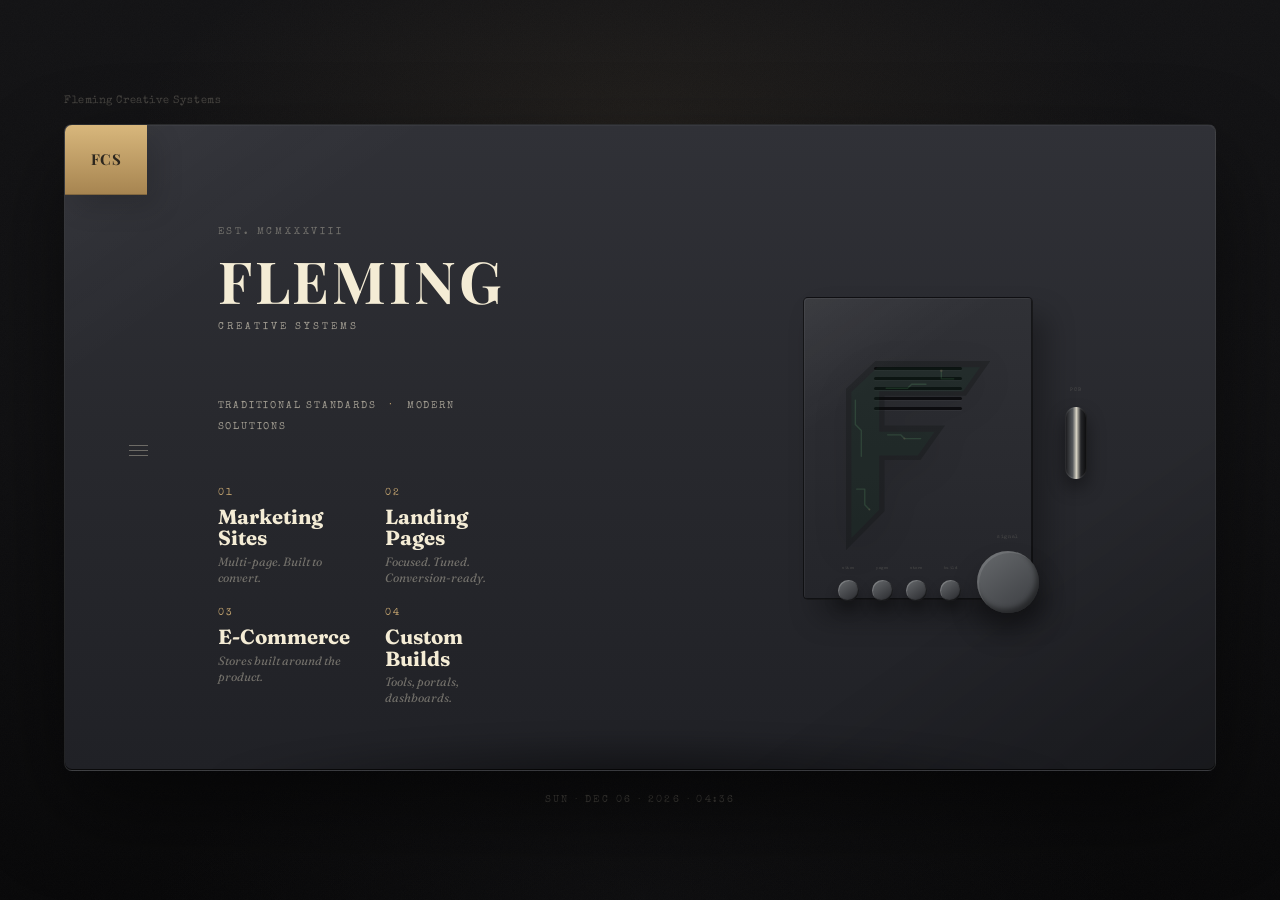
==== fleming-webpages_panel-concept.html @ b0430bdf "Add mobile-friendly panel concept page" ====
<!DOCTYPE html>
<html lang="en">
<head>
<meta charset="UTF-8">
<meta name="viewport" content="width=device-width, initial-scale=1.0">
<title>Fleming Creative Systems - Panel Concept</title>
<link rel="preconnect" href="https://fonts.googleapis.com">
<link rel="preconnect" href="https://fonts.gstatic.com" crossorigin>
<link href="https://fonts.googleapis.com/css2?family=Fraunces:ital,opsz,wght@0,9..144,300;0,9..144,500;0,9..144,700;1,9..144,300;1,9..144,400&family=Playfair+Display:wght@500;600;700&family=Special+Elite&display=swap" rel="stylesheet">
<style>
  :root {
    --bg: #101012;
    --bg-deep: #080809;
    --panel: #28292e;
    --panel-low: #202126;
    --panel-high: #303137;
    --ink: #f4ecd5;
    --muted: rgba(244, 236, 213, 0.45);
    --faint: rgba(244, 236, 213, 0.16);
    --gold: #c9a872;
    --gold-hot: #d8b77c;
    --green: #4fb169;
  }

  * { box-sizing: border-box; }

  html,
  body {
    margin: 0;
    min-height: 100%;
    overflow-x: hidden;
  }

  body {
    min-height: 100svh;
    display: grid;
    place-items: center;
    padding: clamp(28px, 5vw, 76px);
    color: var(--ink);
    font-family: 'Fraunces', Georgia, serif;
    background:
      radial-gradient(ellipse 54% 28% at 50% 100%, rgba(47, 47, 52, 0.16), transparent 70%),
      radial-gradient(ellipse 64% 38% at 50% 14%, rgba(201, 168, 114, 0.08), transparent 62%),
      linear-gradient(180deg, #131315 0%, var(--bg) 48%, var(--bg-deep) 100%);
  }

  body::before {
    content: '';
    position: fixed;
    inset: 0;
    pointer-events: none;
    opacity: 0.33;
    background-image: url("data:image/svg+xml,%3Csvg xmlns='http://www.w3.org/2000/svg' width='180' height='180'%3E%3Cfilter id='n'%3E%3CfeTurbulence type='fractalNoise' baseFrequency='1.1' numOctaves='2' stitchTiles='stitch'/%3E%3CfeColorMatrix values='0 0 0 0 1 0 0 0 0 .94 0 0 0 0 .82 0 0 0 .06 0'/%3E%3C/filter%3E%3Crect width='100%25' height='100%25' filter='url(%23n)'/%3E%3C/svg%3E");
  }

  .machine-wrap {
    width: min(100%, 1220px);
  }

  .kicker {
    margin: 0 0 18px;
    font: 11px/1 'Special Elite', monospace;
    letter-spacing: 0.05em;
    color: rgba(244, 236, 213, 0.22);
  }

  .machine {
    position: relative;
    min-height: min(58vw, 560px);
    border-radius: 8px;
    background:
      linear-gradient(145deg, rgba(255, 255, 255, 0.035), transparent 18%, transparent 76%, rgba(0, 0, 0, 0.26)),
      linear-gradient(180deg, var(--panel-high), var(--panel) 46%, var(--panel-low));
    box-shadow:
      inset 0 1px 0 rgba(255, 255, 255, 0.04),
      inset 0 -1px 0 rgba(0, 0, 0, 0.7),
      0 38px 90px rgba(0, 0, 0, 0.48);
    border: 1px solid rgba(244, 236, 213, 0.045);
    overflow: hidden;
    display: grid;
    grid-template-columns: minmax(280px, 0.9fr) minmax(380px, 1.1fr);
    align-items: center;
    gap: clamp(26px, 5vw, 82px);
    padding: clamp(70px, 8vw, 112px) clamp(58px, 7vw, 100px) clamp(48px, 5vw, 76px);
  }

  .machine::after {
    content: '';
    position: absolute;
    left: 12%;
    right: 12%;
    bottom: -60px;
    height: 100px;
    border-radius: 999px;
    background: radial-gradient(ellipse at center, rgba(0, 0, 0, 0.46), transparent 70%);
    filter: blur(8px);
    pointer-events: none;
  }

  .brand-tab {
    position: absolute;
    top: 0;
    left: 0;
    width: 82px;
    height: 70px;
    display: grid;
    place-items: center;
    background: linear-gradient(180deg, var(--gold-hot), #a68450);
    color: rgba(12, 12, 13, 0.82);
    font: 700 15px/1 'Playfair Display', serif;
    letter-spacing: 0.04em;
    box-shadow: inset 0 -1px 0 rgba(0, 0, 0, 0.22), 10px 12px 28px rgba(0, 0, 0, 0.14);
  }

  .menu-mark {
    position: absolute;
    left: clamp(44px, 5vw, 72px);
    top: 50%;
    width: 19px;
    height: 12px;
    transform: translateY(-50%);
    opacity: 0.34;
  }

  .menu-mark span {
    display: block;
    height: 1px;
    margin: 4px 0;
    background: var(--ink);
  }

  .intro {
    justify-self: center;
    width: min(100%, 330px);
    padding-left: 24px;
  }

  .mark {
    margin-bottom: clamp(34px, 6vw, 62px);
    text-align: left;
  }

  .mark .est {
    margin-bottom: 16px;
    font: 10px/1 'Special Elite', monospace;
    letter-spacing: 0.28em;
    text-transform: uppercase;
    color: rgba(244, 236, 213, 0.34);
  }

  .mark .name {
    font: 700 clamp(34px, 4.6vw, 58px)/0.95 'Playfair Display', serif;
    letter-spacing: 0.05em;
    text-transform: uppercase;
    color: var(--ink);
  }

  .mark .sub {
    margin-top: 12px;
    font: 10px/1.4 'Special Elite', monospace;
    letter-spacing: 0.3em;
    text-transform: uppercase;
    color: rgba(244, 236, 213, 0.58);
  }

  .slogan {
    margin: 0 0 52px;
    font: 10px/1.8 'Special Elite', monospace;
    letter-spacing: 0.18em;
    text-transform: uppercase;
    color: rgba(244, 236, 213, 0.58);
  }

  .slogan .dot {
    color: var(--gold);
    font-size: 1.2em;
    padding: 0 8px;
  }

  .services {
    display: grid;
    grid-template-columns: repeat(2, minmax(0, 1fr));
    gap: 22px 28px;
  }

  .service-num {
    margin-bottom: 8px;
    font: 10px/1 'Special Elite', monospace;
    letter-spacing: 0.24em;
    color: var(--gold);
  }

  .service-name {
    margin: 0 0 5px;
    font-size: clamp(17px, 1.6vw, 22px);
    line-height: 1.05;
    font-weight: 700;
  }

  .service-desc {
    margin: 0;
    font-size: 12px;
    line-height: 1.35;
    font-style: italic;
    color: rgba(244, 236, 213, 0.38);
  }

  .hardware {
    position: relative;
    justify-self: center;
    width: min(100%, 470px);
    min-height: 360px;
  }

  .f-module {
    position: absolute;
    top: 10px;
    right: 78px;
    width: clamp(170px, 18vw, 245px);
    aspect-ratio: 0.76;
    display: grid;
    place-items: center;
    border-radius: 5px;
    background:
      linear-gradient(145deg, rgba(255, 255, 255, 0.055), transparent 30%),
      linear-gradient(180deg, #303136, #24252a);
    border: 1px solid rgba(0, 0, 0, 0.58);
    box-shadow:
      inset 1px 1px 0 rgba(255, 255, 255, 0.05),
      inset -1px -1px 0 rgba(0, 0, 0, 0.54),
      14px 18px 28px rgba(0, 0, 0, 0.28);
  }

  .vent {
    position: absolute;
    top: 62px;
    width: 88px;
  }

  .vent span {
    display: block;
    height: 3px;
    margin: 7px 0;
    border-radius: 99px;
    background: rgba(2, 2, 3, 0.72);
    box-shadow: 0 1px 0 rgba(255, 255, 255, 0.04);
  }

  .f-chip {
    position: absolute;
    inset: 46px 42px 32px;
    opacity: 0.34;
  }

  .f-chip svg {
    width: 100%;
    height: 100%;
    filter: drop-shadow(0 10px 18px rgba(0, 0, 0, 0.35));
  }

  .f-chip .f-body { fill: rgba(8, 11, 9, 0.74); }
  .f-chip .f-board { fill: rgba(18, 71, 43, 0.42); }
  .f-chip .trace {
    fill: none;
    stroke: rgba(106, 205, 124, 0.46);
    stroke-width: 0.18;
    stroke-linecap: round;
    stroke-linejoin: round;
  }
  .f-chip .node { fill: rgba(201, 168, 114, 0.45); }

  .side-pill {
    position: absolute;
    top: 120px;
    right: 24px;
    width: 22px;
    height: 72px;
    border-radius: 999px;
    background: linear-gradient(90deg, #151518, #55585b 35%, #d6d2c3 52%, #242528 72%, #09090a);
    box-shadow: inset 0 0 0 1px rgba(255, 255, 255, 0.08), 0 9px 18px rgba(0, 0, 0, 0.42);
  }

  .side-pill::before {
    content: 'PCB';
    position: absolute;
    left: 50%;
    top: -20px;
    transform: translateX(-50%);
    font: 5px/1 'Special Elite', monospace;
    letter-spacing: 0.14em;
    color: rgba(244, 236, 213, 0.18);
  }

  .controls {
    position: absolute;
    right: 72px;
    bottom: 34px;
    display: flex;
    align-items: flex-end;
    gap: 16px;
  }

  .control-dots {
    display: flex;
    gap: 13px;
    padding-bottom: 12px;
  }

  .dot-control {
    position: relative;
    width: 21px;
    height: 21px;
    border-radius: 50%;
    background: linear-gradient(145deg, #686b6e, #27282c);
    box-shadow: inset 1px 1px 0 rgba(255, 255, 255, 0.18), inset -1px -1px 1px rgba(0, 0, 0, 0.6), 0 9px 14px rgba(0, 0, 0, 0.32);
  }

  .dot-control::before {
    content: attr(data-label);
    position: absolute;
    left: 50%;
    bottom: 31px;
    transform: translateX(-50%);
    font: 4px/1 'Special Elite', monospace;
    letter-spacing: 0.12em;
    color: rgba(244, 236, 213, 0.18);
    white-space: nowrap;
  }

  .knob {
    position: relative;
    width: 62px;
    height: 62px;
    border-radius: 50%;
    background: linear-gradient(145deg, #676a6d, #3a3c40);
    box-shadow: inset 2px 2px 0 rgba(255, 255, 255, 0.1), inset -3px -4px 5px rgba(0, 0, 0, 0.42), 0 18px 26px rgba(0, 0, 0, 0.36);
  }

  .knob::before {
    content: 'signal';
    position: absolute;
    left: 50%;
    bottom: 74px;
    transform: translateX(-50%);
    font: 5px/1 'Special Elite', monospace;
    letter-spacing: 0.12em;
    color: rgba(244, 236, 213, 0.18);
  }

  footer {
    margin-top: 24px;
    text-align: center;
    font: 10px/1 'Special Elite', monospace;
    letter-spacing: 0.24em;
    text-transform: uppercase;
    color: rgba(244, 236, 213, 0.22);
  }

  @media (max-width: 900px) {
    body {
      place-items: stretch;
      padding: 18px;
    }

    .machine-wrap {
      width: 100%;
    }

    .kicker {
      display: none;
    }

    .machine {
      min-height: calc(100svh - 70px);
      grid-template-columns: 1fr;
      gap: 28px;
      padding: 68px 22px 28px;
    }

    .brand-tab {
      width: 58px;
      height: 46px;
      font-size: 11px;
    }

    .menu-mark {
      display: none;
    }

    .intro {
      width: min(100%, 390px);
      padding-left: 0;
      justify-self: center;
      text-align: center;
    }

    .mark {
      margin-bottom: 24px;
      text-align: center;
    }

    .mark .est {
      margin-bottom: 13px;
      font-size: 9px;
      letter-spacing: 0.24em;
    }

    .mark .name {
      font-size: clamp(29px, 8vw, 40px);
      letter-spacing: 0.16em;
      padding-left: 0.16em;
    }

    .mark .sub {
      font-size: 9px;
      letter-spacing: 0.26em;
      padding-left: 0.26em;
    }

    .slogan {
      margin-bottom: 28px;
      font-size: 10px;
      letter-spacing: 0.14em;
    }

    .slogan .dot {
      display: block;
      padding: 2px 0;
    }

    .hardware {
      order: 2;
      width: min(100%, 360px);
      min-height: 265px;
      margin: 0 auto;
    }

    .intro {
      order: 1;
    }

    .f-module {
      top: 0;
      right: 50%;
      transform: translateX(50%);
      width: min(58vw, 190px);
    }

    .vent {
      top: 42px;
      width: 64px;
    }

    .vent span {
      height: 2px;
      margin: 5px 0;
    }

    .f-chip {
      inset: 36px 32px 26px;
    }

    .side-pill {
      top: 62px;
      right: 24px;
      width: 18px;
      height: 58px;
    }

    .controls {
      left: 50%;
      right: auto;
      bottom: 0;
      transform: translateX(-50%);
      gap: 12px;
    }

    .control-dots {
      gap: 9px;
      padding-bottom: 8px;
    }

    .dot-control {
      width: 16px;
      height: 16px;
    }

    .dot-control::before,
    .knob::before,
    .side-pill::before {
      display: none;
    }

    .knob {
      width: 42px;
      height: 42px;
    }

    .services {
      grid-template-columns: 1fr 1fr;
      gap: 20px 14px;
      margin-top: 4px;
    }

    .service-name {
      font-size: clamp(16px, 5vw, 20px);
    }

    .service-desc {
      font-size: 11px;
    }

    footer {
      margin-top: 16px;
      font-size: 9px;
      letter-spacing: 0.16em;
      line-height: 1.5;
    }
  }

  @media (max-width: 430px) {
    body {
      padding: 10px;
    }

    .machine {
      border-radius: 7px;
      padding: 58px 16px 24px;
    }

    .mark .name {
      font-size: clamp(26px, 7.7vw, 34px);
    }

    .services {
      gap: 18px 10px;
    }

    .service-num {
      font-size: 9px;
    }

    .service-name {
      font-size: clamp(15px, 4.8vw, 18px);
    }
  }
</style>
</head>
<body>
  <div class="machine-wrap">
    <p class="kicker">Fleming Creative Systems</p>
    <section class="machine" aria-label="Fleming Creative Systems panel concept">
      <div class="brand-tab">FCS</div>
      <div class="menu-mark" aria-hidden="true"><span></span><span></span><span></span></div>

      <div class="intro">
        <div class="mark">
          <div class="est">Est. MCMXXXVIII</div>
          <div class="name">Fleming</div>
          <div class="sub">Creative Systems</div>
        </div>

        <p class="slogan">Traditional Standards <span class="dot">·</span> Modern Solutions</p>

        <div class="services" aria-label="Services">
          <div class="service">
            <div class="service-num">01</div>
            <h2 class="service-name">Marketing Sites</h2>
            <p class="service-desc">Multi-page. Built to convert.</p>
          </div>
          <div class="service">
            <div class="service-num">02</div>
            <h2 class="service-name">Landing Pages</h2>
            <p class="service-desc">Focused. Tuned. Conversion-ready.</p>
          </div>
          <div class="service">
            <div class="service-num">03</div>
            <h2 class="service-name">E-Commerce</h2>
            <p class="service-desc">Stores built around the product.</p>
          </div>
          <div class="service">
            <div class="service-num">04</div>
            <h2 class="service-name">Custom Builds</h2>
            <p class="service-desc">Tools, portals, dashboards.</p>
          </div>
        </div>
      </div>

      <div class="hardware" aria-hidden="true">
        <div class="f-module">
          <div class="vent"><span></span><span></span><span></span><span></span><span></span></div>
          <div class="f-chip">
            <svg viewBox="0 0 19.24 25.21" xmlns="http://www.w3.org/2000/svg">
              <path class="f-body" d="M0,3.7v21.51l5.14-5.2v-6.8h4.79l3.26-4.62H5.14v-3.97s10.84,0,10.84,0l3.26-4.62H3.92L0,3.7Z"/>
              <path class="f-board" d="M.72 4.13 4.21.84h13.64l-2.24 3.18H4.42v5.41h7.38l-2.24 3.18H4.42v7.22L.72 23.58V4.13Z"/>
              <path class="trace" d="M5.35,3.64h2.85l.55-.54h1.9M12.7,1.3v1.08h1.65M1.25,5.22v3.25l.79.79v3.44M5.55,9.84h1.73l.5.5h2.16M1.42,17.07h1.08v2.1l.62.63"/>
              <circle class="node" cx="12.7" cy="1.3" r=".18"/>
              <circle class="node" cx="7.78" cy="10.34" r=".14"/>
              <circle class="node" cx="3.12" cy="19.8" r=".14"/>
            </svg>
          </div>
        </div>
        <div class="side-pill"></div>
        <div class="controls">
          <div class="control-dots">
            <div class="dot-control" data-label="sites"></div>
            <div class="dot-control" data-label="pages"></div>
            <div class="dot-control" data-label="store"></div>
            <div class="dot-control" data-label="build"></div>
          </div>
          <div class="knob"></div>
        </div>
      </div>
    </section>
    <footer id="dateStamp"></footer>
  </div>

<script>
  (function() {
    const el = document.getElementById('dateStamp');
    if (!el) return;
    function pad(n) { return String(n).padStart(2, '0'); }
    function update() {
      const now = new Date();
      const months = ['JAN','FEB','MAR','APR','MAY','JUN','JUL','AUG','SEP','OCT','NOV','DEC'];
      const days = ['SUN','MON','TUE','WED','THU','FRI','SAT'];
      el.textContent = `${days[now.getDay()]} · ${months[now.getMonth()]} ${pad(now.getDate())} · ${now.getFullYear()} · ${pad(now.getHours())}:${pad(now.getMinutes())}`;
    }
    update();
    setInterval(update, 60000);
  })();
</script>
</body>
</html>
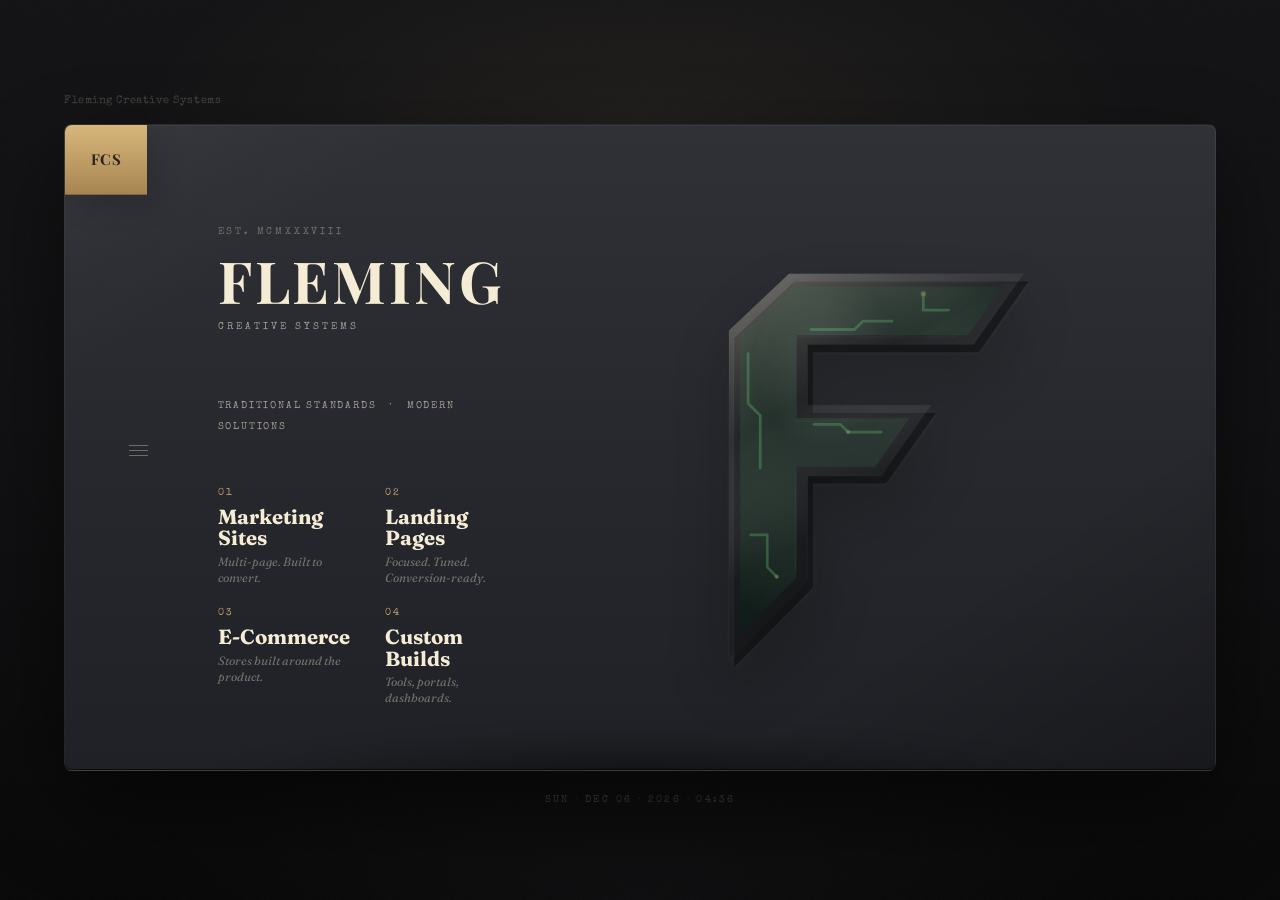
==== commit 0362e43e: "Make panel concept F acrylic" ====
--- a/fleming-webpages_panel-concept.html
+++ b/fleming-webpages_panel-concept.html
@@ -210,94 +210,90 @@
     justify-self: center;
     width: min(100%, 470px);
     min-height: 360px;
-  }
-
-  .f-module {
-    position: absolute;
-    top: 10px;
-    right: 78px;
-    width: clamp(170px, 18vw, 245px);
-    aspect-ratio: 0.76;
     display: grid;
     place-items: center;
-    border-radius: 5px;
-    background:
-      linear-gradient(145deg, rgba(255, 255, 255, 0.055), transparent 30%),
-      linear-gradient(180deg, #303136, #24252a);
-    border: 1px solid rgba(0, 0, 0, 0.58);
-    box-shadow:
-      inset 1px 1px 0 rgba(255, 255, 255, 0.05),
-      inset -1px -1px 0 rgba(0, 0, 0, 0.54),
-      14px 18px 28px rgba(0, 0, 0, 0.28);
+  }
+
+  .f-module {
+    position: relative;
+    width: clamp(210px, 23vw, 320px);
+    aspect-ratio: 0.76;
+    display: block;
   }
 
   .vent {
-    position: absolute;
-    top: 62px;
-    width: 88px;
-  }
-
-  .vent span {
-    display: block;
-    height: 3px;
-    margin: 7px 0;
-    border-radius: 99px;
-    background: rgba(2, 2, 3, 0.72);
-    box-shadow: 0 1px 0 rgba(255, 255, 255, 0.04);
+    display: none;
   }
 
   .f-chip {
     position: absolute;
-    inset: 46px 42px 32px;
-    opacity: 0.34;
+    inset: 0;
+    opacity: 1;
   }
 
   .f-chip svg {
     width: 100%;
     height: 100%;
-    filter: drop-shadow(0 10px 18px rgba(0, 0, 0, 0.35));
-  }
-
-  .f-chip .f-body { fill: rgba(8, 11, 9, 0.74); }
-  .f-chip .f-board { fill: rgba(18, 71, 43, 0.42); }
+    overflow: visible;
+    filter:
+      drop-shadow(0 26px 28px rgba(0, 0, 0, 0.42))
+      drop-shadow(0 2px 1px rgba(255, 255, 255, 0.08));
+  }
+
+  .f-chip .f-depth {
+    fill: rgba(2, 3, 4, 0.46);
+    transform: translate(0.34px, 0.5px);
+  }
+
+  .f-chip .f-body {
+    fill: url(#acrylicFace);
+    stroke: rgba(231, 226, 205, 0.22);
+    stroke-width: 0.12;
+    vector-effect: non-scaling-stroke;
+  }
+
+  .f-chip .f-inner-glass {
+    fill: url(#acrylicInner);
+    opacity: 0.62;
+  }
+
+  .f-chip .f-glint {
+    fill: none;
+    stroke: rgba(255, 252, 236, 0.42);
+    stroke-width: 0.09;
+    stroke-linejoin: round;
+    stroke-linecap: round;
+    vector-effect: non-scaling-stroke;
+  }
+
+  .f-chip .f-shadow-line {
+    fill: none;
+    stroke: rgba(0, 0, 0, 0.34);
+    stroke-width: 0.18;
+    stroke-linejoin: round;
+    vector-effect: non-scaling-stroke;
+  }
+
+  .f-chip .f-board {
+    fill: rgba(18, 71, 43, 0.2);
+    filter: blur(0.05px);
+  }
+
   .f-chip .trace {
     fill: none;
-    stroke: rgba(106, 205, 124, 0.46);
+    stroke: rgba(106, 205, 124, 0.3);
     stroke-width: 0.18;
     stroke-linecap: round;
     stroke-linejoin: round;
   }
-  .f-chip .node { fill: rgba(201, 168, 114, 0.45); }
+  .f-chip .node { fill: rgba(201, 168, 114, 0.3); }
 
   .side-pill {
-    position: absolute;
-    top: 120px;
-    right: 24px;
-    width: 22px;
-    height: 72px;
-    border-radius: 999px;
-    background: linear-gradient(90deg, #151518, #55585b 35%, #d6d2c3 52%, #242528 72%, #09090a);
-    box-shadow: inset 0 0 0 1px rgba(255, 255, 255, 0.08), 0 9px 18px rgba(0, 0, 0, 0.42);
-  }
-
-  .side-pill::before {
-    content: 'PCB';
-    position: absolute;
-    left: 50%;
-    top: -20px;
-    transform: translateX(-50%);
-    font: 5px/1 'Special Elite', monospace;
-    letter-spacing: 0.14em;
-    color: rgba(244, 236, 213, 0.18);
+    display: none;
   }
 
   .controls {
-    position: absolute;
-    right: 72px;
-    bottom: 34px;
-    display: flex;
-    align-items: flex-end;
-    gap: 16px;
+    display: none;
   }
 
   .control-dots {
@@ -431,7 +427,7 @@
     .hardware {
       order: 2;
       width: min(100%, 360px);
-      min-height: 265px;
+      min-height: 250px;
       margin: 0 auto;
     }
 
@@ -440,60 +436,11 @@
     }
 
     .f-module {
-      top: 0;
-      right: 50%;
-      transform: translateX(50%);
-      width: min(58vw, 190px);
-    }
-
-    .vent {
-      top: 42px;
-      width: 64px;
-    }
-
-    .vent span {
-      height: 2px;
-      margin: 5px 0;
+      width: min(54vw, 190px);
     }
 
     .f-chip {
-      inset: 36px 32px 26px;
-    }
-
-    .side-pill {
-      top: 62px;
-      right: 24px;
-      width: 18px;
-      height: 58px;
-    }
-
-    .controls {
-      left: 50%;
-      right: auto;
-      bottom: 0;
-      transform: translateX(-50%);
-      gap: 12px;
-    }
-
-    .control-dots {
-      gap: 9px;
-      padding-bottom: 8px;
-    }
-
-    .dot-control {
-      width: 16px;
-      height: 16px;
-    }
-
-    .dot-control::before,
-    .knob::before,
-    .side-pill::before {
-      display: none;
-    }
-
-    .knob {
-      width: 42px;
-      height: 42px;
+      inset: 0;
     }
 
     .services {
@@ -588,27 +535,33 @@
 
       <div class="hardware" aria-hidden="true">
         <div class="f-module">
-          <div class="vent"><span></span><span></span><span></span><span></span><span></span></div>
           <div class="f-chip">
             <svg viewBox="0 0 19.24 25.21" xmlns="http://www.w3.org/2000/svg">
+              <defs>
+                <linearGradient id="acrylicFace" x1="2.4" y1="1.2" x2="15.8" y2="23.4" gradientUnits="userSpaceOnUse">
+                  <stop offset="0" stop-color="#f4ecd5" stop-opacity="0.28"/>
+                  <stop offset="0.28" stop-color="#9a9ea1" stop-opacity="0.1"/>
+                  <stop offset="0.58" stop-color="#1f2227" stop-opacity="0.42"/>
+                  <stop offset="1" stop-color="#07080a" stop-opacity="0.68"/>
+                </linearGradient>
+                <radialGradient id="acrylicInner" cx="32%" cy="20%" r="78%">
+                  <stop offset="0" stop-color="#ffffff" stop-opacity="0.26"/>
+                  <stop offset="0.34" stop-color="#d8d2bf" stop-opacity="0.08"/>
+                  <stop offset="1" stop-color="#050607" stop-opacity="0.42"/>
+                </radialGradient>
+              </defs>
+              <path class="f-depth" d="M0,3.7v21.51l5.14-5.2v-6.8h4.79l3.26-4.62H5.14v-3.97s10.84,0,10.84,0l3.26-4.62H3.92L0,3.7Z"/>
               <path class="f-body" d="M0,3.7v21.51l5.14-5.2v-6.8h4.79l3.26-4.62H5.14v-3.97s10.84,0,10.84,0l3.26-4.62H3.92L0,3.7Z"/>
+              <path class="f-inner-glass" d="M.72 4.13 4.21.84h13.64l-2.24 3.18H4.42v5.41h7.38l-2.24 3.18H4.42v7.22L.72 23.58V4.13Z"/>
               <path class="f-board" d="M.72 4.13 4.21.84h13.64l-2.24 3.18H4.42v5.41h7.38l-2.24 3.18H4.42v7.22L.72 23.58V4.13Z"/>
               <path class="trace" d="M5.35,3.64h2.85l.55-.54h1.9M12.7,1.3v1.08h1.65M1.25,5.22v3.25l.79.79v3.44M5.55,9.84h1.73l.5.5h2.16M1.42,17.07h1.08v2.1l.62.63"/>
               <circle class="node" cx="12.7" cy="1.3" r=".18"/>
               <circle class="node" cx="7.78" cy="10.34" r=".14"/>
               <circle class="node" cx="3.12" cy="19.8" r=".14"/>
+              <path class="f-shadow-line" d="M.12 3.86v20.96M5.18 13.23h4.74M5.14 4.62h10.84"/>
+              <path class="f-glint" d="M.52 4.02 4.16.54h13.18M4.38 4.14h10.42M4.38 9.62h6.66M4.34 13.02v6.46"/>
             </svg>
           </div>
-        </div>
-        <div class="side-pill"></div>
-        <div class="controls">
-          <div class="control-dots">
-            <div class="dot-control" data-label="sites"></div>
-            <div class="dot-control" data-label="pages"></div>
-            <div class="dot-control" data-label="store"></div>
-            <div class="dot-control" data-label="build"></div>
-          </div>
-          <div class="knob"></div>
         </div>
       </div>
     </section>
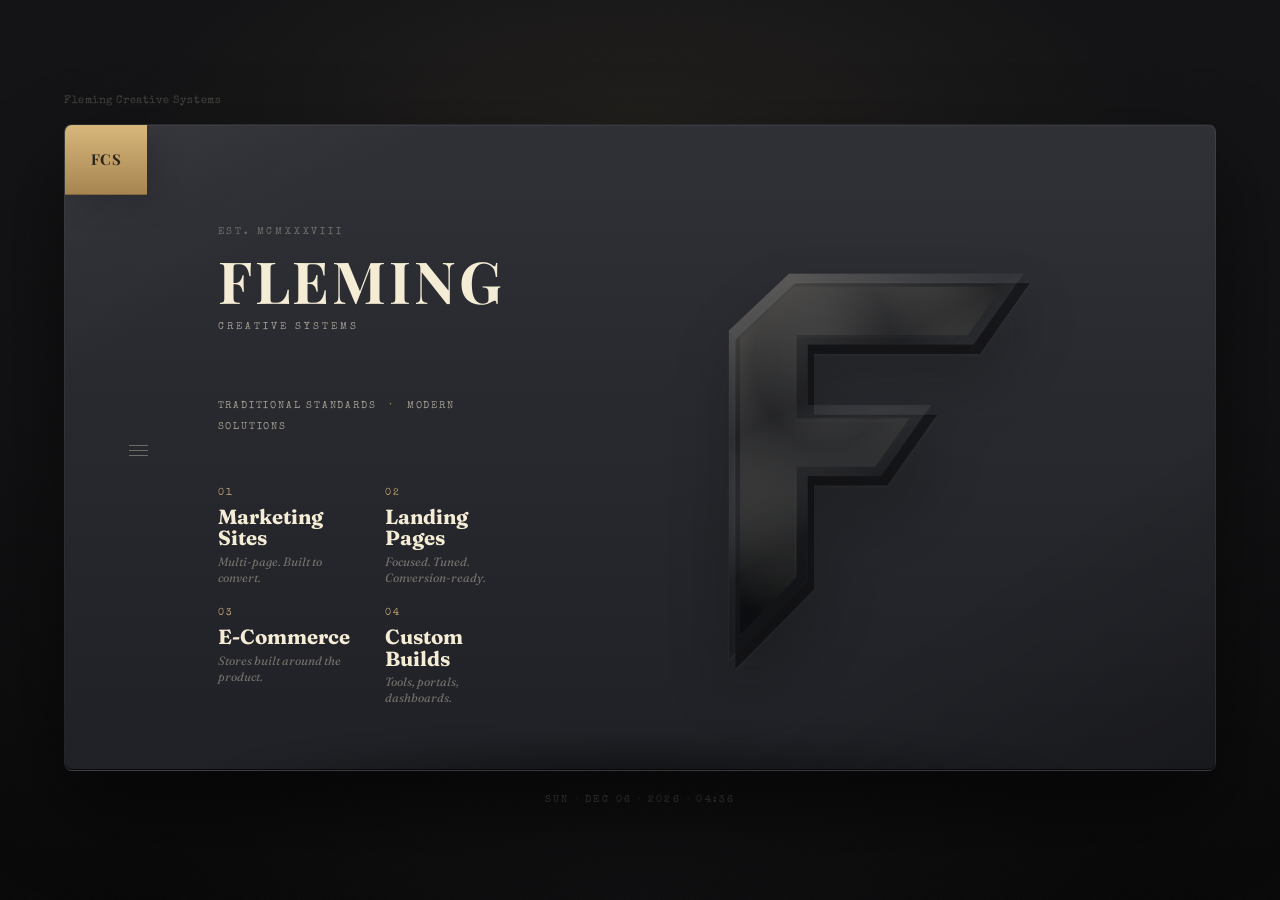
==== commit 5ead8e9a: "Remove PCB from acrylic F concept" ====
--- a/fleming-webpages_panel-concept.html
+++ b/fleming-webpages_panel-concept.html
@@ -19,7 +19,6 @@
     --faint: rgba(244, 236, 213, 0.16);
     --gold: #c9a872;
     --gold-hot: #d8b77c;
-    --green: #4fb169;
   }
 
   * { box-sizing: border-box; }
@@ -236,25 +235,25 @@
     height: 100%;
     overflow: visible;
     filter:
-      drop-shadow(0 26px 28px rgba(0, 0, 0, 0.42))
-      drop-shadow(0 2px 1px rgba(255, 255, 255, 0.08));
+      drop-shadow(0 28px 30px rgba(0, 0, 0, 0.44))
+      drop-shadow(0 2px 1px rgba(255, 255, 255, 0.075));
   }
 
   .f-chip .f-depth {
-    fill: rgba(2, 3, 4, 0.46);
-    transform: translate(0.34px, 0.5px);
+    fill: rgba(1, 1, 2, 0.5);
+    transform: translate(0.42px, 0.62px);
   }
 
   .f-chip .f-body {
     fill: url(#acrylicFace);
-    stroke: rgba(231, 226, 205, 0.22);
+    stroke: rgba(231, 226, 205, 0.2);
     stroke-width: 0.12;
     vector-effect: non-scaling-stroke;
   }
 
   .f-chip .f-inner-glass {
     fill: url(#acrylicInner);
-    opacity: 0.62;
+    opacity: 0.72;
   }
 
   .f-chip .f-glint {
@@ -268,25 +267,11 @@
 
   .f-chip .f-shadow-line {
     fill: none;
-    stroke: rgba(0, 0, 0, 0.34);
-    stroke-width: 0.18;
+    stroke: rgba(0, 0, 0, 0.42);
+    stroke-width: 0.2;
     stroke-linejoin: round;
     vector-effect: non-scaling-stroke;
   }
-
-  .f-chip .f-board {
-    fill: rgba(18, 71, 43, 0.2);
-    filter: blur(0.05px);
-  }
-
-  .f-chip .trace {
-    fill: none;
-    stroke: rgba(106, 205, 124, 0.3);
-    stroke-width: 0.18;
-    stroke-linecap: round;
-    stroke-linejoin: round;
-  }
-  .f-chip .node { fill: rgba(201, 168, 114, 0.3); }
 
   .side-pill {
     display: none;
@@ -539,25 +524,20 @@
             <svg viewBox="0 0 19.24 25.21" xmlns="http://www.w3.org/2000/svg">
               <defs>
                 <linearGradient id="acrylicFace" x1="2.4" y1="1.2" x2="15.8" y2="23.4" gradientUnits="userSpaceOnUse">
-                  <stop offset="0" stop-color="#f4ecd5" stop-opacity="0.28"/>
-                  <stop offset="0.28" stop-color="#9a9ea1" stop-opacity="0.1"/>
-                  <stop offset="0.58" stop-color="#1f2227" stop-opacity="0.42"/>
-                  <stop offset="1" stop-color="#07080a" stop-opacity="0.68"/>
+                  <stop offset="0" stop-color="#f4ecd5" stop-opacity="0.22"/>
+                  <stop offset="0.28" stop-color="#9a9ea1" stop-opacity="0.08"/>
+                  <stop offset="0.58" stop-color="#191b1f" stop-opacity="0.48"/>
+                  <stop offset="1" stop-color="#050607" stop-opacity="0.72"/>
                 </linearGradient>
                 <radialGradient id="acrylicInner" cx="32%" cy="20%" r="78%">
-                  <stop offset="0" stop-color="#ffffff" stop-opacity="0.26"/>
-                  <stop offset="0.34" stop-color="#d8d2bf" stop-opacity="0.08"/>
-                  <stop offset="1" stop-color="#050607" stop-opacity="0.42"/>
+                  <stop offset="0" stop-color="#ffffff" stop-opacity="0.16"/>
+                  <stop offset="0.34" stop-color="#c7c1af" stop-opacity="0.05"/>
+                  <stop offset="1" stop-color="#050607" stop-opacity="0.58"/>
                 </radialGradient>
               </defs>
               <path class="f-depth" d="M0,3.7v21.51l5.14-5.2v-6.8h4.79l3.26-4.62H5.14v-3.97s10.84,0,10.84,0l3.26-4.62H3.92L0,3.7Z"/>
               <path class="f-body" d="M0,3.7v21.51l5.14-5.2v-6.8h4.79l3.26-4.62H5.14v-3.97s10.84,0,10.84,0l3.26-4.62H3.92L0,3.7Z"/>
               <path class="f-inner-glass" d="M.72 4.13 4.21.84h13.64l-2.24 3.18H4.42v5.41h7.38l-2.24 3.18H4.42v7.22L.72 23.58V4.13Z"/>
-              <path class="f-board" d="M.72 4.13 4.21.84h13.64l-2.24 3.18H4.42v5.41h7.38l-2.24 3.18H4.42v7.22L.72 23.58V4.13Z"/>
-              <path class="trace" d="M5.35,3.64h2.85l.55-.54h1.9M12.7,1.3v1.08h1.65M1.25,5.22v3.25l.79.79v3.44M5.55,9.84h1.73l.5.5h2.16M1.42,17.07h1.08v2.1l.62.63"/>
-              <circle class="node" cx="12.7" cy="1.3" r=".18"/>
-              <circle class="node" cx="7.78" cy="10.34" r=".14"/>
-              <circle class="node" cx="3.12" cy="19.8" r=".14"/>
               <path class="f-shadow-line" d="M.12 3.86v20.96M5.18 13.23h4.74M5.14 4.62h10.84"/>
               <path class="f-glint" d="M.52 4.02 4.16.54h13.18M4.38 4.14h10.42M4.38 9.62h6.66M4.34 13.02v6.46"/>
             </svg>
